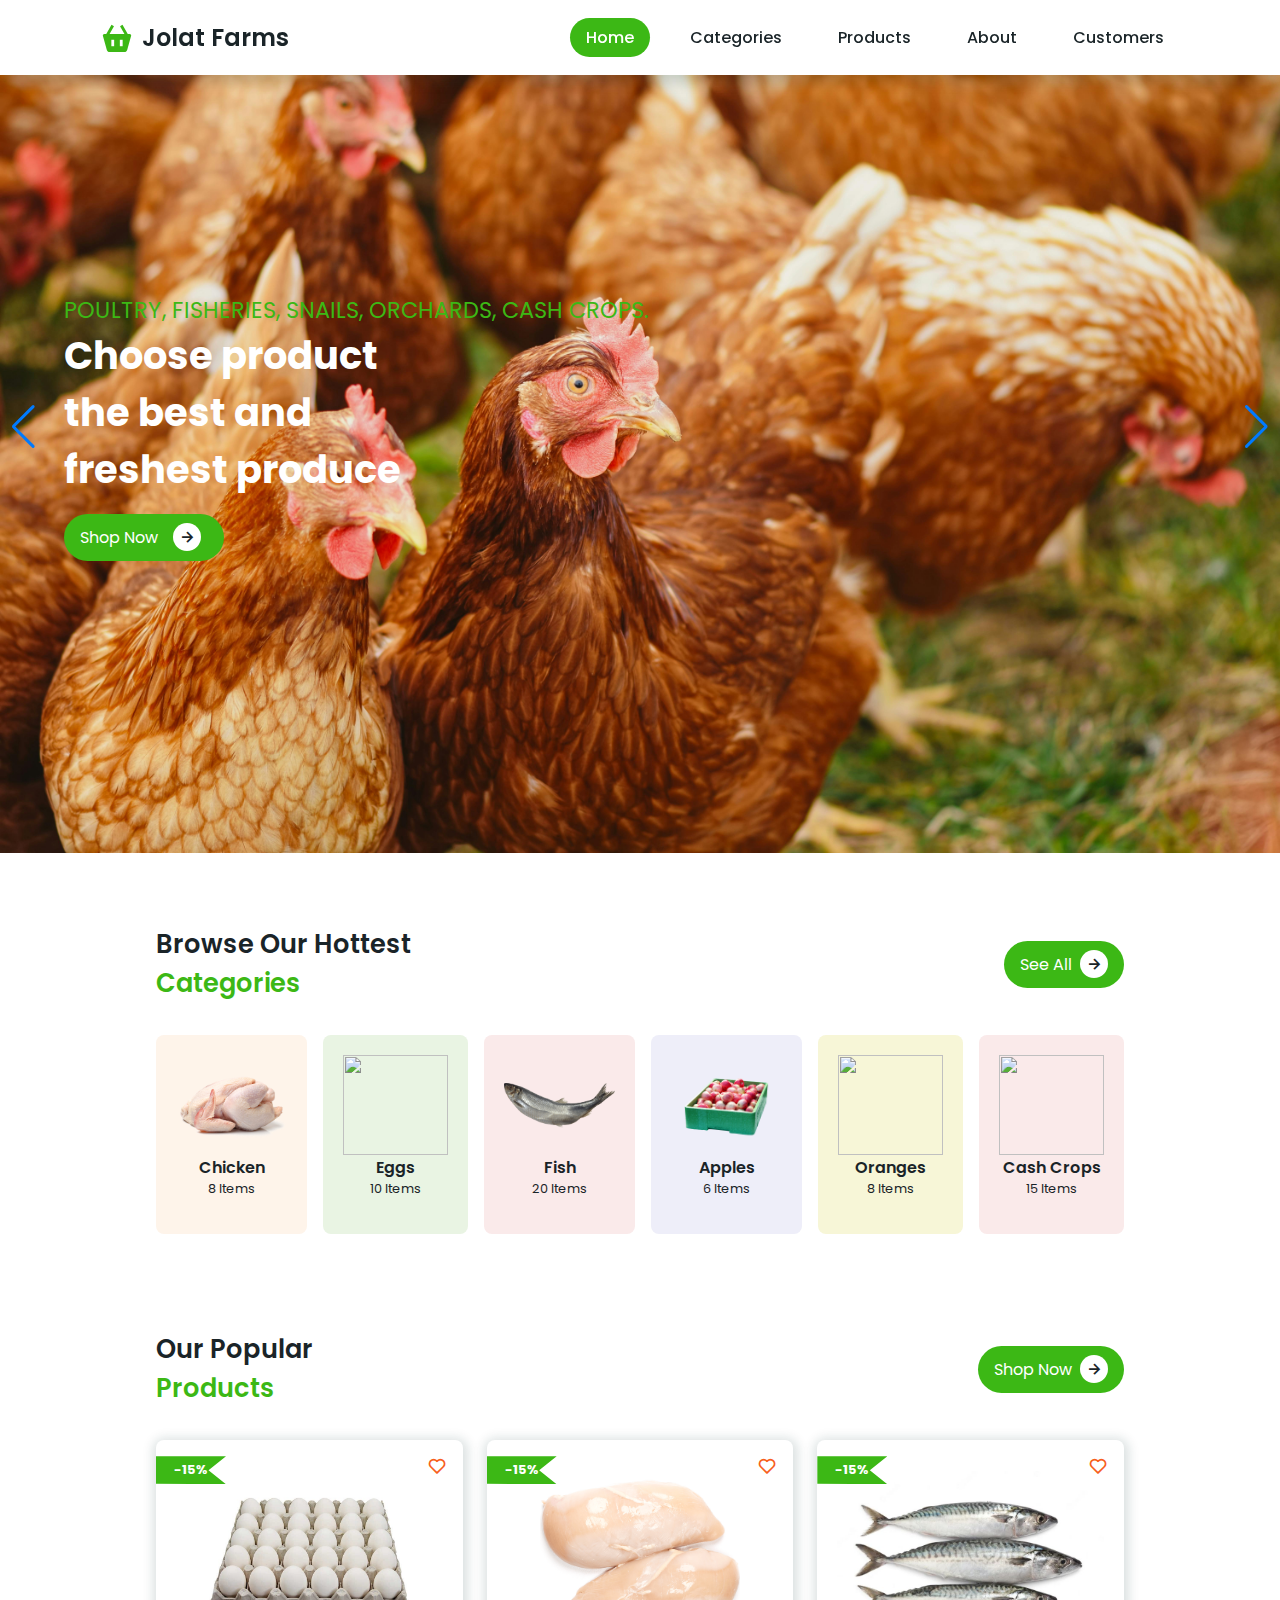
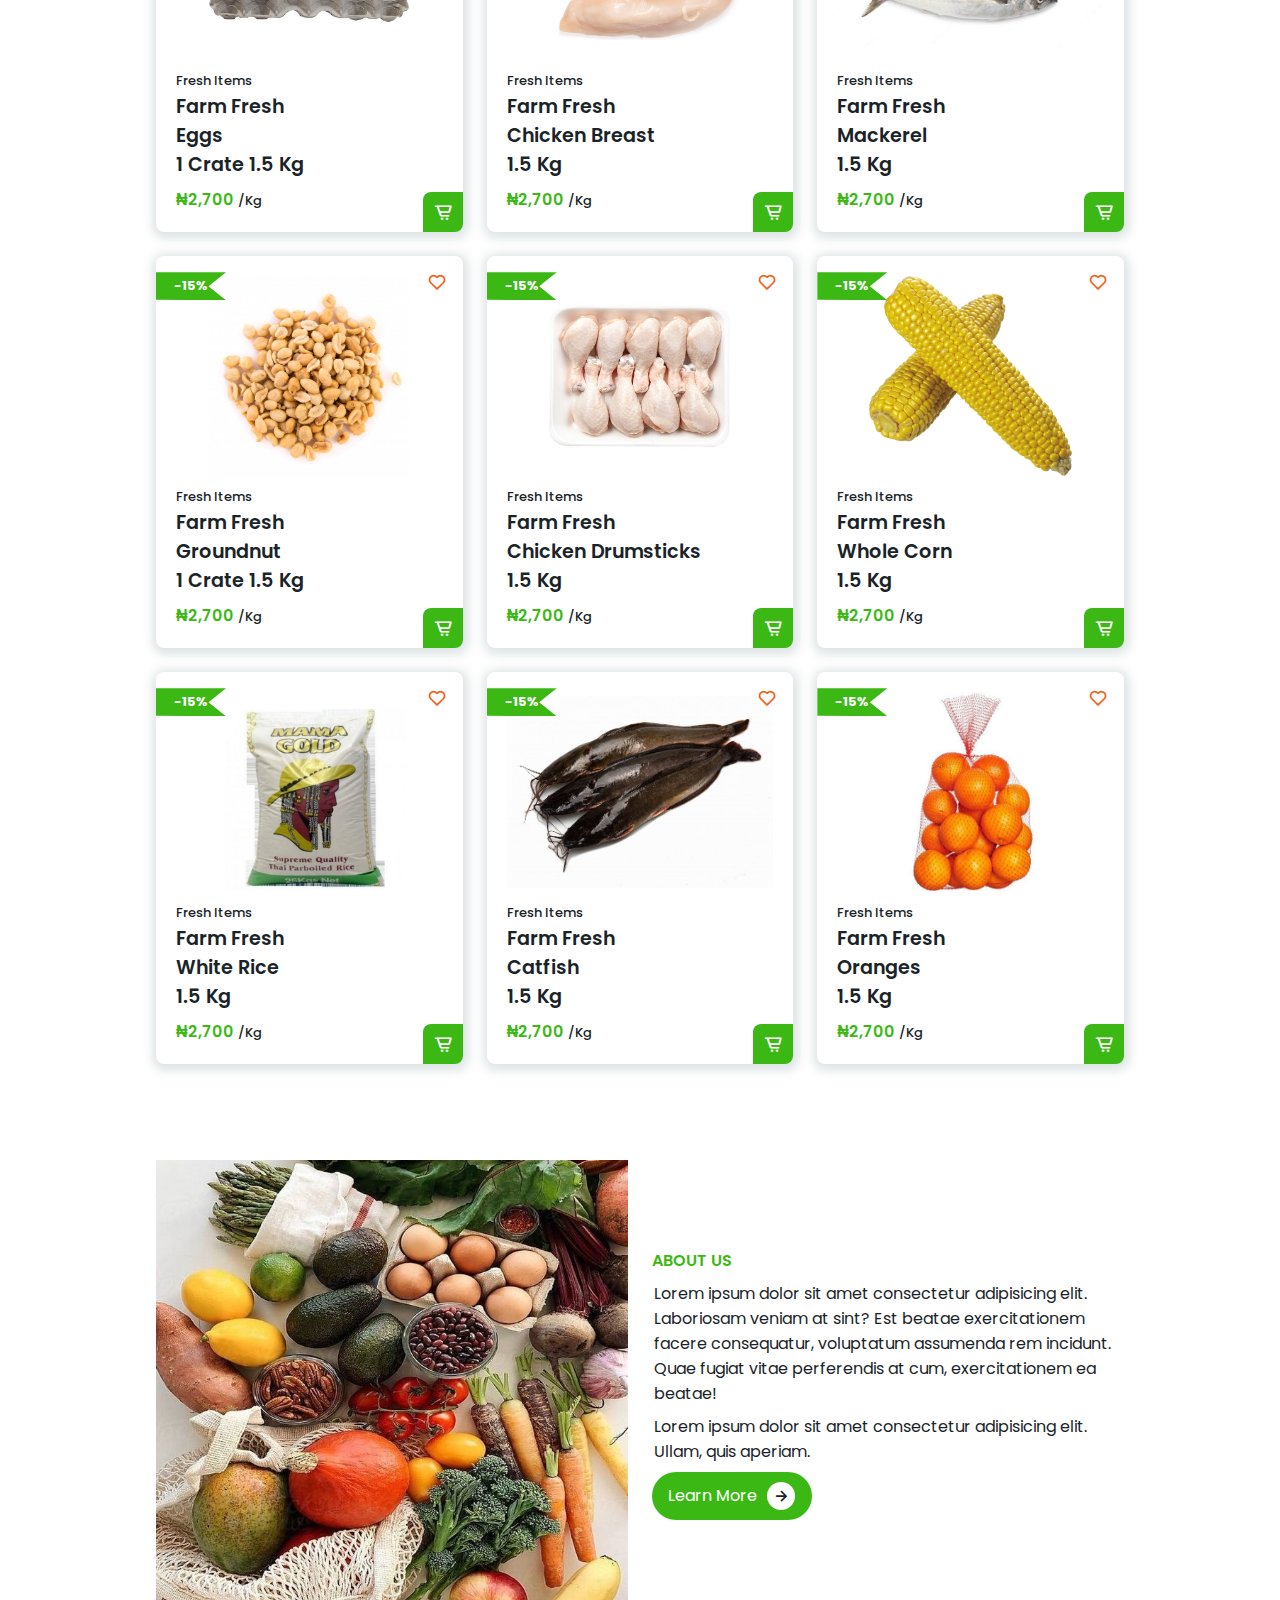
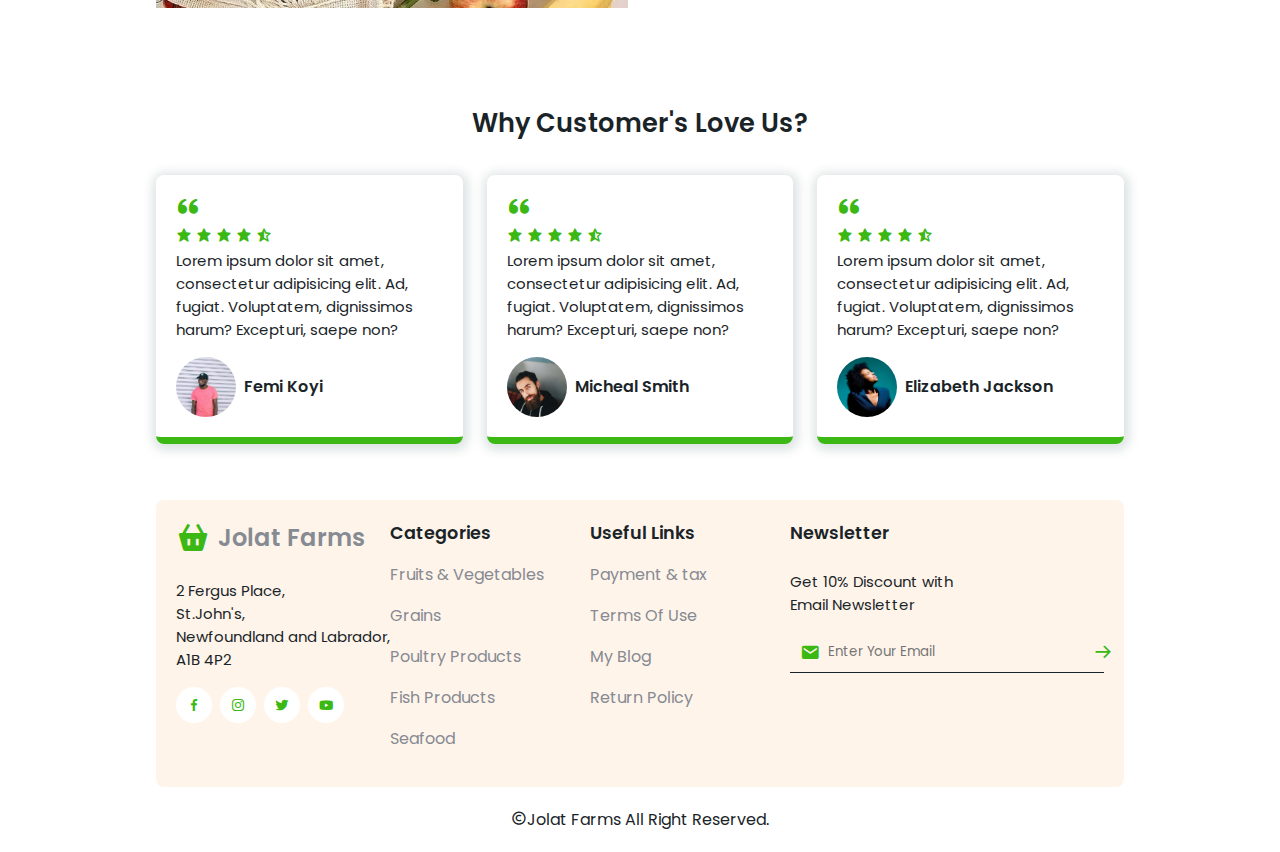
==== index.html @ f51c24d0 "Add files via upload" ====
<!DOCTYPE html>
<html lang="en">
<head>
    <meta charset="UTF-8">
    <meta name="viewport" content="width=device-width, initial-scale=1.0">
    <title>Jolat Global Integrated Services</title>
    <!-- Link To CSS -->
    <link rel="stylesheet" href="style.css">
    <!-- Box Icons -->
    <link rel="stylesheet"
  href="https://cdn.jsdelivr.net/npm/boxicons@latest/css/boxicons.min.css">
  <!-- Link Swiper's CSS -->
  <link rel="stylesheet" 
  href="https://cdn.jsdelivr.net/npm/swiper@11/swiper-bundle.min.css" 
  />
</head>
<body>
    <!-- Navbar -->
    <header>
        <a href="#" class="logo"><i class="bx bxs-basket"></i>  Jolat Farms</a>
        <!-- Menu Icon -->

        <div class="bx bx-menu" id="menu-icon"></div>
        <!-- Nav list -->
        <ul class="navbar">
           <li><a href="#home" class="home-active">Home</a></li>
           <li><a href="#categories">Categories</a></li>
           <li><a href="#products">Products</a></li>
           <li><a href="#about">About</a></li>
           <li><a href="#customers">Customers</a></li>


        </ul>
   
    </header>
    <!-- Home -->
    <section class="home swiper" id="home">
        <div class="swiper-wrapper">
            <!-- slide 1 -->
            <div class="swiper-slide" id="container">
                <div class="home-text">
                    <span>Poultry, Fisheries, Snails, Orchards, Cash crops.</span>
                    <h1>Choose product <br> the best and <br> freshest produce</h1>
                    <a href="#" class="btn">Shop Now<i class="bx bx-right-arrow-alt"></i></a>
                </div>
                <img src="Images/home1.jpg" alt="">

            </div>
            <!-- Slide 2 -->
            <div class="swiper-slide" id="container">
                <div class="home-text">
                    <span>Poultry, Fisheries, Snails, Orchards, Cash crops.</span>
                    <h1>Choose product <br> the best and <br> freshest produce</h1>
                    <a href="#" class="btn">Shop Now<i class="bx bx-right-arrow-alt"></i></a>
                </div>
                <img src="Images/home2.jpg" alt="">

            </div>
            <!-- slide 3 -->
            <div class="swiper-slide" id="container">
                <div class="home-text">
                    <span>Poultry, Fisheries, Snails, Orchards, Cash crops.</span>
                    <h1>Choose product <br> the best and <br> freshest produce</h1>
                    <a href="#" class="btn">Shop Now<i class="bx bx-right-arrow-alt"></i></a>
                </div>
                <img src="Images/home3.jpg" alt="">

            </div>
            <!-- slide 4 -->
            <div class="swiper-slide" id="container">
                <div class="home-text">
                    <span>Poultry, Fisheries, Snails, Orchards, Cash crops.</span>
                    <h1>Choose product <br> the best and <br> freshest produce</h1>
                    <a href="#" class="btn">Shop Now<i class="bx bx-right-arrow-alt"></i></a>
                </div>
                <img src="Images/home4.jpg" alt="">

            </div>
            <!-- slide 5 -->
            <div class="swiper-slide" id="container">
                <div class="home-text">
                    <span>Poultry, Fisheries, Snails, Orchards, Cash crops.</span>
                    <h1>Choose product <br> the best and <br> freshest produce</h1>
                    <a href="#" class="btn">Shop Now<i class="bx bx-right-arrow-alt"></i></a>
                </div>
                <img src="Images/home5.jpg" alt="">

            </div>

           
          </div>
          <div class="swiper-button-next"></div>
          <div class="swiper-button-prev"></div>

    </section>
    <!-- Categories -->
    <section class="categories" id="categories">
        <div class="heading">
            <h1>Browse Our Hottest <br><span>Categories</span></h1>
                <a href="#" class="btn">See All<i class="bx bx-right-arrow-alt"></i></a> 
        </div>
        <!-- Container Content -->
        <div class="categories-container">
            <!-- Box 1 -->
            <div class="box box1">
                <img src="Images/chicken.png" alt="">
                <h2>Chicken</h2>
                <span>8 Items</span>
                <a href="category1.html"><i class="bx bx-right-arrow-alt"></i></a>
                
            </div>
             <!-- Box 2 -->
             <div class="box box2">
                <img src="Images/eggs.png" alt="">
                <h2>Eggs</h2>
                <span>10 Items</span>
                <a href="category2.html"><i class="bx bx-right-arrow-alt"></i></a>
            </div>
             <!-- Box 3 -->
             <div class="box box3">
                <img src="Images/fish.png" alt="">
                <h2>Fish</h2>
                <span>20 Items</span>
                <a href="category3.html"><i class="bx bx-right-arrow-alt"></i></a>
            </div>
             <!-- Box 4 -->
             <div class="box box4">
                <img src="Images/apples.png" alt="">
                <h2>Apples</h2>
                <span>6 Items</span>
                <a href="category4.html"><i class="bx bx-right-arrow-alt"></i></a>
            </div>
             <!-- Box 5 -->
             <div class="box box5">
                <img src="Images/oranges.png" alt="">
                <h2>Oranges</h2>
                <span>8 Items</span>
                <a href="category5.html"><i class="bx bx-right-arrow-alt"></i></a>
            </div>
             <!-- Box 6 -->
             <div class="box box6">
                <img src="Images/corn.png" alt="">
                <h2>Cash Crops</h2>
                <span>15 Items</span>
                <a href="category6.html"><i class="bx bx-right-arrow-alt"></i></a>
            </div>
        </div>
    </section>
    <!-- Products -->
    <section class="products" id="products">
        <div class="heading">
            <h1>Our Popular<br><span>Products</span></h1>
                <a href="products.html" class="btn">Shop Now<i class="bx bx-right-arrow-alt"></i></a> 
        </div>
        <!-- Product Content -->
        <div class="products-container">
            <!-- Box 1 -->
            <div class="box">
                <img src="/Images/eggs-product.jpeg" alt="">
                <span>Fresh Items</span>
                <h2>Farm Fresh <br>Eggs <br>1 Crate 1.5 Kg</h2>
                <h3 class="price">₦2,700 <span>/Kg</span></h3>
                <i class='bx bx-cart-alt'></i>
                <i class='bx bx-heart'></i>
                <span class="discount">-15%</span>
            </div>
            <!-- Box 2 -->
            <div class="box">
                <img src="/Images/chicken-breast.png" alt="">
                <span>Fresh Items</span>
                <h2>Farm Fresh <br>Chicken Breast <br>1.5 Kg</h2>
                <h3 class="price">₦2,700 <span>/Kg</span></h3>
                <i class='bx bx-cart-alt'></i>
                <i class='bx bx-heart'></i>
                <span class="discount">-15%</span>
            </div>
            <!-- Box 3 -->
            <div class="box">
                <img src="/Images/mackerel-product.jpeg" alt="">
                <span>Fresh Items</span>
                <h2>Farm Fresh <br>Mackerel <br>1.5 Kg</h2>
                <h3 class="price">₦2,700 <span>/Kg</span></h3>
                <i class='bx bx-cart-alt'></i>
                <i class='bx bx-heart'></i>
                <span class="discount">-15%</span>
            </div>
            <!-- Box 4 -->
            <div class="box">
                <img src="/Images/groundnut-product.jpeg" alt="">
                <span>Fresh Items</span>
                <h2>Farm Fresh <br>Groundnut <br>1 Crate 1.5 Kg</h2>
                <h3 class="price">₦2,700 <span>/Kg</span></h3>
                <i class='bx bx-cart-alt'></i>
                <i class='bx bx-heart'></i>
                <span class="discount">-15%</span>
            </div>
            <!-- Box 5 -->
            <div class="box">
                <img src="/Images/chicken-drumsticks.jpg" alt="">
                <span>Fresh Items</span>
                <h2>Farm Fresh <br>Chicken Drumsticks <br>1.5 Kg</h2>
                <h3 class="price">₦2,700 <span>/Kg</span></h3>
                <i class='bx bx-cart-alt'></i>
                <i class='bx bx-heart'></i>
                <span class="discount">-15%</span>
            </div>
            <!-- Box 6 -->
            <div class="box">
                <img src="/Images/corn-product.png" alt="">
                <span>Fresh Items</span>
                <h2>Farm Fresh <br>Whole Corn <br>1.5 Kg</h2>
                <h3 class="price">₦2,700 <span>/Kg</span></h3>
                <i class='bx bx-cart-alt'></i>
                <i class='bx bx-heart'></i>
                <span class="discount">-15%</span>
            </div>
            <!-- Box 7 -->
            <div class="box">
                <img src="/Images/rice-product.jpeg" alt="">
                <span>Fresh Items</span>
                <h2>Farm Fresh <br>White Rice <br>1.5 Kg</h2>
                <h3 class="price">₦2,700 <span>/Kg</span></h3>
                <i class='bx bx-cart-alt'></i>
                <i class='bx bx-heart'></i>
                <span class="discount">-15%</span>
            </div>
            <!-- Box 8 -->
            <div class="box">
                <img src="/Images/catfish-product.jpeg" alt="">
                <span>Fresh Items</span>
                <h2>Farm Fresh <br>Catfish <br>1.5 Kg</h2>
                <h3 class="price">₦2,700 <span>/Kg</span></h3>
                <i class='bx bx-cart-alt'></i>
                <i class='bx bx-heart'></i>
                <span class="discount">-15%</span>
            </div>
            <!-- Box 9 -->
            <div class="box">
                <img src="/Images/oranges-product.jpeg" alt="">
                <span>Fresh Items</span>
                <h2>Farm Fresh <br>Oranges <br>1.5 Kg</h2>
                <h3 class="price">₦2,700 <span>/Kg</span></h3>
                <i class='bx bx-cart-alt'></i>
                <i class='bx bx-heart'></i>
                <span class="discount">-15%</span>
            </div>
            
        </div>
    </section>
    <!-- About -->
    <section class="about" id="about">
        <img src="Images/about.jpeg" alt="">
        <div class="about-text">
            <span>About Us</span>
            <p>Lorem ipsum dolor sit amet consectetur adipisicing elit. Laboriosam veniam at sint? Est beatae exercitationem facere consequatur, voluptatum assumenda rem incidunt. Quae fugiat vitae perferendis at cum, exercitationem ea beatae!</p>
            <p>Lorem ipsum dolor sit amet consectetur adipisicing elit. Ullam, quis aperiam.</p>
            <a href="#" class="btn">Learn More<i class="bx bx-right-arrow-alt"></i></a> 
        </div>
    </section>
    <!-- Customers -->
    <section class="customers" id="customers">
        <h2>Why Customer's Love Us?</h2>
        <!-- Customer Content -->
        <div class="customers-container">
            <!-- Review 1 -->
            <div class="box">
                <i class='bx bxs-quote-alt-left' ></i>
                <div class="stars">
                    <i class='bx bxs-star' ></i>
                    <i class='bx bxs-star' ></i>
                    <i class='bx bxs-star' ></i>
                    <i class='bx bxs-star' ></i>
                    <i class='bx bxs-star-half' ></i>
                </div>
                <p>Lorem ipsum dolor sit amet, consectetur adipisicing elit. Ad, fugiat. Voluptatem, dignissimos harum? Excepturi, saepe non?</p>
                <div class="review-profile">
                    <img src="Images/profile1.jpg" alt="">
                    <h3>Femi Koyi</h3>
                </div>
            </div>
            <!-- Review 2 -->
            <div class="box">
                <i class='bx bxs-quote-alt-left' ></i>
                <div class="stars">
                    <i class='bx bxs-star' ></i>
                    <i class='bx bxs-star' ></i>
                    <i class='bx bxs-star' ></i>
                    <i class='bx bxs-star' ></i>
                    <i class='bx bxs-star-half' ></i>
                </div>
                <p>Lorem ipsum dolor sit amet, consectetur adipisicing elit. Ad, fugiat. Voluptatem, dignissimos harum? Excepturi, saepe non?</p>
                <div class="review-profile">
                    <img src="Images/profile2.jpg" alt="">
                    <h3>Micheal Smith</h3>
                </div>
            </div>
            <!-- Review 3 -->
            <div class="box">
                <i class='bx bxs-quote-alt-left' ></i>
                <div class="stars">
                    <i class='bx bxs-star' ></i>
                    <i class='bx bxs-star' ></i>
                    <i class='bx bxs-star' ></i>
                    <i class='bx bxs-star' ></i>
                    <i class='bx bxs-star-half' ></i>
                </div>
                <p>Lorem ipsum dolor sit amet, consectetur adipisicing elit. Ad, fugiat. Voluptatem, dignissimos harum? Excepturi, saepe non?</p>
                <div class="review-profile">
                    <img src="Images/profile3.jpg" alt="">
                    <h3>Elizabeth Jackson</h3>
                </div>
            </div>
        </div>
    </section>
    <!-- Footer -->
    <section class="footer" id="footer">
        <div class="footer-box">
            <a href="#" class="logo1"><i class="bx bxs-basket"></i>  Jolat Farms</a>
            <p>2 Fergus Place, <br>St.John's, <br>Newfoundland and Labrador, <br>A1B 4P2</p>
            <div class="social">
                <a href="#"><i class='bx bxl-facebook' ></i></a>
                <a href="#"><i class='bx bxl-instagram' ></i></a>
                <a href="#"><i class='bx bxl-twitter' ></i></a>
                <a href="#"><i class='bx bxl-youtube' ></i></a>
            </div>  
        </div>
        <div class="footer-box">
            <h2>Categories</h2>
            <a href="#">Fruits & Vegetables</a>
            <a href="#">Grains</a>
            <a href="#">Poultry Products</a>
            <a href="#">Fish Products</a>
            <a href="#">Seafood</a>
        </div>
        <div class="footer-box">
            <h2>Useful Links</h2>
            <a href="#">Payment & tax</a>
            <a href="#">Terms Of Use</a>
            <a href="#">My Blog</a>
            <a href="#">Return Policy</a>
        </div>
        <div class="footer-box">
            <h2>Newsletter</h2>
            <p>Get 10% Discount with <br>Email Newsletter</p>
            <form action="">
                <i class='bx bxs-envelope'></i>
                <input type="email" name="" id="" placeholder="Enter Your Email">
                <i class='bx bx-arrow-back bx-rotate-180' ></i>


            </form>
        </div>
    </section>
    <!-- Copyright -->
    <div class="copyright">
        <p><i class='bx bx-copyright' ></i>Jolat Farms All Right Reserved.</p>
    </div>

    <!-- Swiper JS -->
    <script src="https://cdn.jsdelivr.net/npm/swiper@11/swiper-bundle.min.js"></script>

    <!-- Link to Js -->
    <script src="main.js"></script>
    
</body>
</html>
---- style.css ----
/* Google Fonts */
@import url('https://fonts.googleapis.com/css2?family=Poppins:ital,wght@0,100;0,200;0,300;0,400;0,500;0,600;0,700;0,800;0,900;1,100;1,200;1,300;1,400;1,500;1,600;1,700;1,800;1,900&display=swap');
*{
    font-family: "Poppins", sans-serif;
    margin: 0;
    padding: 0;
    box-sizing: border-box;
    list-style: none;
    text-decoration: none;
    scroll-padding-top: 2rem;
    scroll-behavior: smooth;
}
/* Some Variables */
:root {
    --green-color: #3cb815;
    --light-green-color: #c0eb7b;
    --orange-color: #ff7e00;
    --light-orange-color: #f75f1d;
    --text-color: #1a2428;
    --bg-color: white;
}
/* Custom Scroll Bar */

;::-webkit-scrollbar-thumb{
    width: 0.5rem;
    background: var(--green-color);
    border-radius: 5rem;
}
section{
    padding: 4.5rem 0 1.5rem;
}
img {
    width: 100%;
}
body{
    color: var(--text-color);
}
header{
    position: fixed;
    width: 100%;
    top: 0;
    right: 0;
    z-index: 1000;
    display: flex;
    align-items: center;
    justify-content: space-between;
    background: var(--bg-color);
    box-shadow: 0 8px 11px rgb(14 55 54/ 15%);
    padding: 20px 100px;
    transition: 0.5s;
}
.profile{
    display: flex;
    align-items: center;
    column-gap: 0.5rem;
    cursor: pointer;
}
.profile img{
    width: 40px;
    height: 40px;
    object-fit: cover;
    object-position: center;
    border-radius: 50%;
}
.profile span{
    font-size: 13px;
    font-weight: 500;
}
.logo{
    display: flex;
    align-items: center;
    font-size: 1.5rem;
    font-weight: 600;
    color: var(--text-color);
    column-gap: 0.5rem;
}
.logo .bx{
    font-size: 34px;
    color: var(--green-color);
}
.navbar{
    display: flex;
    column-gap: 1.5rem;
}
.navbar a{
    font-size: 1rem;
    font-weight: 500;
    color: var(--text-color);
    padding: 0.5rem 1rem;
}
.navbar a:hover, 
.navbar .home-active{
    background: var(--green-color);
    border-radius: 5rem;
    color: var(--bg-color);
    transition: background 0.5s;
}
#menu-icon{
    font-size: 24px;
    cursor: pointer;
    z-index: 10001;
    display: none;
}
#container{
    position: relative;
    width: 100%;
    min-height: 640px;
    display: flex;
    align-items: center;
    background: url(Images/background.jpg);
    background-repeat: no-repeat;
    background-size: cover;
    background-position: center;
    overflow: hidden;
}
#container img{
    width: 100%;
    position: center;
    bottom: 400px;
    right: 200px;
}
#container div{
    position: absolute;
}
.home-text{
    padding: 0 150px;
}
.home-text span{
    font-weight: 400;
    text-transform: uppercase;
    color: var(--green-color);
    font-size: 1.4rem;
}
.home-text h1{
    font-size: 2.4rem;
    font-weight: 700;
    margin-bottom: 1rem;
    color: var(--bg-color);
}
.home-text{
    padding: 0 5%;
}
.btn{
    padding: 0.6rem 1rem;
    background: var(--green-color);
    color: var(--bg-color);
    font-weight: 400;
    border-radius: 5rem;
    display: flex;
    align-items: center;
    justify-content: space-between;
    column-gap: 00.5rem;
    max-width: 160px;
}
.btn .bx{
    padding: 4px;
    background: var(--bg-color);
    color: var(--text-color);
    border-radius: 1rem;
    font-size: 20px;
    margin: auto;
}
.btn:hover{
    background: var(--light-orange-color);
    transition: 0.2s ease;
}
.heading{
    display: flex;
    justify-content: space-between;
    align-items: center;
}
.heading h1{
    font-size: 1.6rem;
    font-weight: 600;
}
.heading span{
    color: var(--green-color);
}
/* Categories */
.categories{
    max-width: 968px;
    margin-left: auto;
    margin-right: auto;
}
.categories-container{
    display: grid;
    grid-template-columns: repeat(auto-fit,minmax(145px,auto));
    gap: 1rem;
    margin-top: 2rem;
    text-wrap: nowrap;
}
.categories-container .box{
    position: relative;
    display: flex;
    flex-direction: column;
    align-items: center;
    padding: 20px;
    border-radius: 0.5rem;
}
.categories-container .box img{
    width: 100%;
    height: 100px;
    object-fit: contain;
    object-position: center;
}
.categories-container .box h2{
    font-size: 1rem;
    font-weight: 600;
}
.categories-container .box span{
    font-size: 0.8rem;
    font-weight: 400;
    margin-bottom: 1rem;
}
.categories-container .box .bx{
    padding: 10px;
    background: var(--green-color);
    color: var(--bg-color);
    border-radius: 5rem;
    margin-top: 2rem;
    position: absolute;
    bottom: -8%;
    display: none;
    transform: translateX(-16px);
}
.categories-container .box .bx:hover{
    background: var(--orange-color);
    transition: 0.2s all linear;
}
.categories-container .box:hover .bx{
    display: block;
    transition: 0.2s all linear;
}
.box1{
    background: #fef4ea;
}
.box2{
    background: #e9f4e3;
}
.box3{
    background: #faeaea;
}
.box4{
    background: #eeeef9;
}
.box5{
    background: #f7f6d7;
}
.box6{
    background: #faeaea;
}
/* Products */
.products{
    max-width: 968px;
    margin-left: auto;
    margin-right: auto;
}
.products-container{
    display: grid;
    grid-template-columns: repeat(auto-fit,minmax(260px,auto));
    gap: 1.5rem;
    margin-top: 2rem;
}
.products-container .box{
    padding: 20px;
    box-shadow: 1px 2px 11px 4px rgb(14 55 54/ 15%);
    border-radius: 0.5rem;
    position: relative;
}
.products-container .box img{
    width: 100%;
    height: 200px;
    object-fit: contain;
    object-position: center;
}
.products-container .box span{
    font-weight: 500;
    font-size: 13px;
}
.products-container .box h2{
    font-size: 1.2rem;
    font-weight: 600;
}
.products-container .box .price{
    font-size: 1rem;
    font-weight: 600;
    margin-top: 0.5rem;
    color: var(--green-color);
}
.products-container .box .price span{
    color: var(--text-color);
}
.products-container .box .bx-cart-alt{
    position: absolute;
    right: 0;
    bottom: 0;
    padding: 10px;
    background: var(--green-color);
    color: var(--bg-color);
    font-size: 20px;
    border-radius: 0.5rem;
    border-radius: 0.5rem 0 0.5rem 0;
}
.products-container .box .bx-cart-alt:hover{
    background: var(--orange-color);
    transition: 0.2s all linear;
}
.products-container .box .bx-heart{
    position: absolute;
    top: 1rem;
    right: 1rem;
    font-size: 20px;
    color: var(--light-orange-color);
}
.products-container .box .discount{
    position: absolute;
    top: 1rem;
    left: 0;
    background: var(--green-color);
    color: var(--bg-color);
    padding: 4px 18px;
    clip-path: polygon(100% 0%, 75% 50%, 100% 100%, 0 98%, 0% 50%, 0 0);
    font-weight: bold;
}
/* About Section */
.about{
    max-width: 968px;
    margin-left: auto;
    margin-right: auto;
    display: grid;
    grid-template-columns: repeat(auto-fit,minmax(21rem,auto));
    align-items: center;
    gap: 1.5rem;
}
.about-text span{
    font-weight: 600;
    text-transform: uppercase;
    color: var(--green-color);
}
.about-text p{
    margin: 0.5rem 0.1rem;
}
.customers{
    max-width: 968px;
    margin-left: auto;
    margin-right: auto;
}
.customers h2{
    text-align: center;
    font-size: 1.6rem;
    font-weight: 600;
}
.customers-container{
    display: grid;
    grid-template-columns: repeat(auto-fit,minmax(280px,auto));
    gap: 1.5rem;
    margin-top: 2rem;
}
.customers-container .box{
    padding: 20px;
    box-shadow: 1px 2px 11px 4px rgb(14 55 54/ 15%);
    border-radius: 0.5rem;
    border-bottom: 7px solid var(--green-color);
}
.customers-container .box:hover{
    transform: translateY(10px);
    transition: 0.2s all linear;
}
.customers-container .box .bx{
    font-size: 24px;
    color: var(--green-color);
}
.customers-container .box .stars .bx{
    font-size: 1rem;
    color: var(--green-color);
}
.customers-container .box p{
    font-size: 0.938rem;
}
.review-profile{
    display: flex;
    align-items: center;
    margin-top: 1rem;
    column-gap: 0.5rem;
}
.review-profile img{
    width: 60px;
    height: 60px;
    border-radius: 50%;
    object-fit: contain;
    object-position: center;
}
.review-profile h3{
    font-size: 1rem;
    font-weight: 600;   
}
/* Footer Section */
.footer{
    max-width: 968px;
    margin-left: auto;
    margin-right: auto;
    display: grid;
    grid-template-columns: repeat(auto-fit,minmax(200px,auto));
    gap: 1,5rem;
    margin-top: 2rem;
    background: #fef4ea;
    border-radius: 0.5rem;
    padding: 20px;
}
.logo1{
    display: flex;
    align-items: center;
    font-size: 1.5rem;
    font-weight: 600;
    color: var(--text-color);
    column-gap: 0.5rem;
}
.logo1 .bx{
    font-size: 34px;
    color: var(--green-color);
}
.footer-box{
    display: flex;
    flex-direction: column;
}
.footer-box p{
    font-size: 0.938rem;
    margin: 0.5rem 0 1rem;
}
.social{
    display: flex;
    align-items: center;
    column-gap: 0.5rem;
}
.social .bx{
    padding: 10px;
    background: var(--bg-color);
    color: var(--green-color);
    border-radius: 5rem;   
}
.social .bx:hover{
    background: var(--green-color);
    color: var(--bg-color);
    transition: 0.2s all linear;
}
.footer-box h2{
    font-size: 1.1rem;
    font-weight: 600;
    margin-bottom: 1rem;
}
.footer-box a{
    color: #868a92;
    margin-bottom: 1rem;
}
.footer-box a:hover{
    color: var(--green-color);
}
.footer-box form{
    border-bottom: 1px solid var(--text-color);
    padding: 10px;
    display: flex;
    align-items: center;
    column-gap: 0.5rem;
}
.footer-box form input{
    background: transparent;
    border: none;
    outline: none;
}
.footer-box form .bx{
    font-size: 20px;
    color: var(--green-color);
    cursor: pointer;
}
.footer-box form .bxs-envelope{
    color: var(--green-color);
}
.copyright{
    text-align: center;
    padding: 20px;
}
/* Making Responsive */
@media(max-width:1080px){
    header{
        padding: 18px 60px;
    }
    .home-text{
        padding: 0 100px;
    }
    .container img{
        right: 100px;
    }
}
@media(max-width:991px){
    header{
        padding: 18px 4%;
    }
    html, body{
        overflow-x: hidden;
    }
    section{
        padding: 50px 4%;
    }
    .home-text h1{
        font-size: 2rem;
    }
    .swiper-button-next,
    .swiper-button-prev{
        margin: 0;
    }
    .footer-box form .bx-arrow-back{
        transform: translateX(-50px);
    }
}
@media(max-width:852px){
    header{
        padding: 12px 4%;
    }
    html, body{
        overflow-x: hidden;
    }
    #menu-icon{
        display: initial;
    }
    .navbar{
        position: absolute;
        top: -578px;
        left: 0;
        right: 0;
        display: flex;
        flex-direction: column;
        background: var(--bg-color);
        box-shadow: 4px 4px 4px rgb(14 55 54/ 15%);
        transition: 0.2s all linear;
        text-align: left;
    }
    .navbar a{
        padding: 1rem;
        margin: 1rem;
        display: block;
    }
    .navbar a:hover,.navbar .home-active{
        border-radius: 0.5rem;
        color: var(--bg-color);
    }
    .navbar.active{
        top: 100%;
    }
    .home-text h1{
        font-size: 1.7rem;
    }
    .btn{
        padding: 0.6rem 1,2rem;
    }
    .products-container{
        grid-template-columns: repeat(auto-fit,minmax(244px,auto));
    }
    .footer-box form .bx-arrow-back{
        transform: translateX(-125px);
    }
}
@media(max-width:712px){
    #container img{
        right: 20px;
        width: 60rem;
    }
    .heading h1{
        font-size: 1.2rem;
    }
    .about{
        grid-template-columns: repeat(auto-fit,minmax(20rem,auto));
    }
    .about img{
        order: 2;
    }
    .about-text{
        text-align: center;
        display: flex;
        flex-direction: column;
        align-items: center;
        justify-content: center;
    }
    .btn{
        max-width: 164px;
    }
    .footer-box form .bx-arrow-back{
        transform: translateX(-70px);
    }
    .customers h2{
        font-size: 1.2rem;

    }
}
@media(max-width:642px){
    .logo{
        font-size: 1.25rem;
    }
    .container img{
        right: 0;
        width: 370px;
    }
    .footer-box form .bx-arrow-back{
        transform: translateX(20px);
    }
}
@media(max-width:546px){
    .logo{
        font-size: 1.25rem;
    }
    .container img{
        right: 0;
        width: 370px;
        height: 820px;
        object-fit: contain;

    }
    .footer-box form .bx-arrow-back{
        transform: translateX(-50px);
    }
}
@media(max-width:370px){
    .logo{
        font-size: 1.25rem;
    }
    .home-text{
        font-size: 1rem;
        padding-left: 25px;
    }
    .swiper-button-next{
        visibility: hidden;
    }
    .swiper-button-prev{
        visibility: hidden;
    }
    .footer-box form .bx-arrow-back{
        transform: translateX(-50px);
    }
    .heading{
        flex-direction: column;
        text-align: center;
    }
    .heading .btn{
        margin-top: 1rem;
    }
    .categories-container{
        gap: 1.5rem;
    }
}
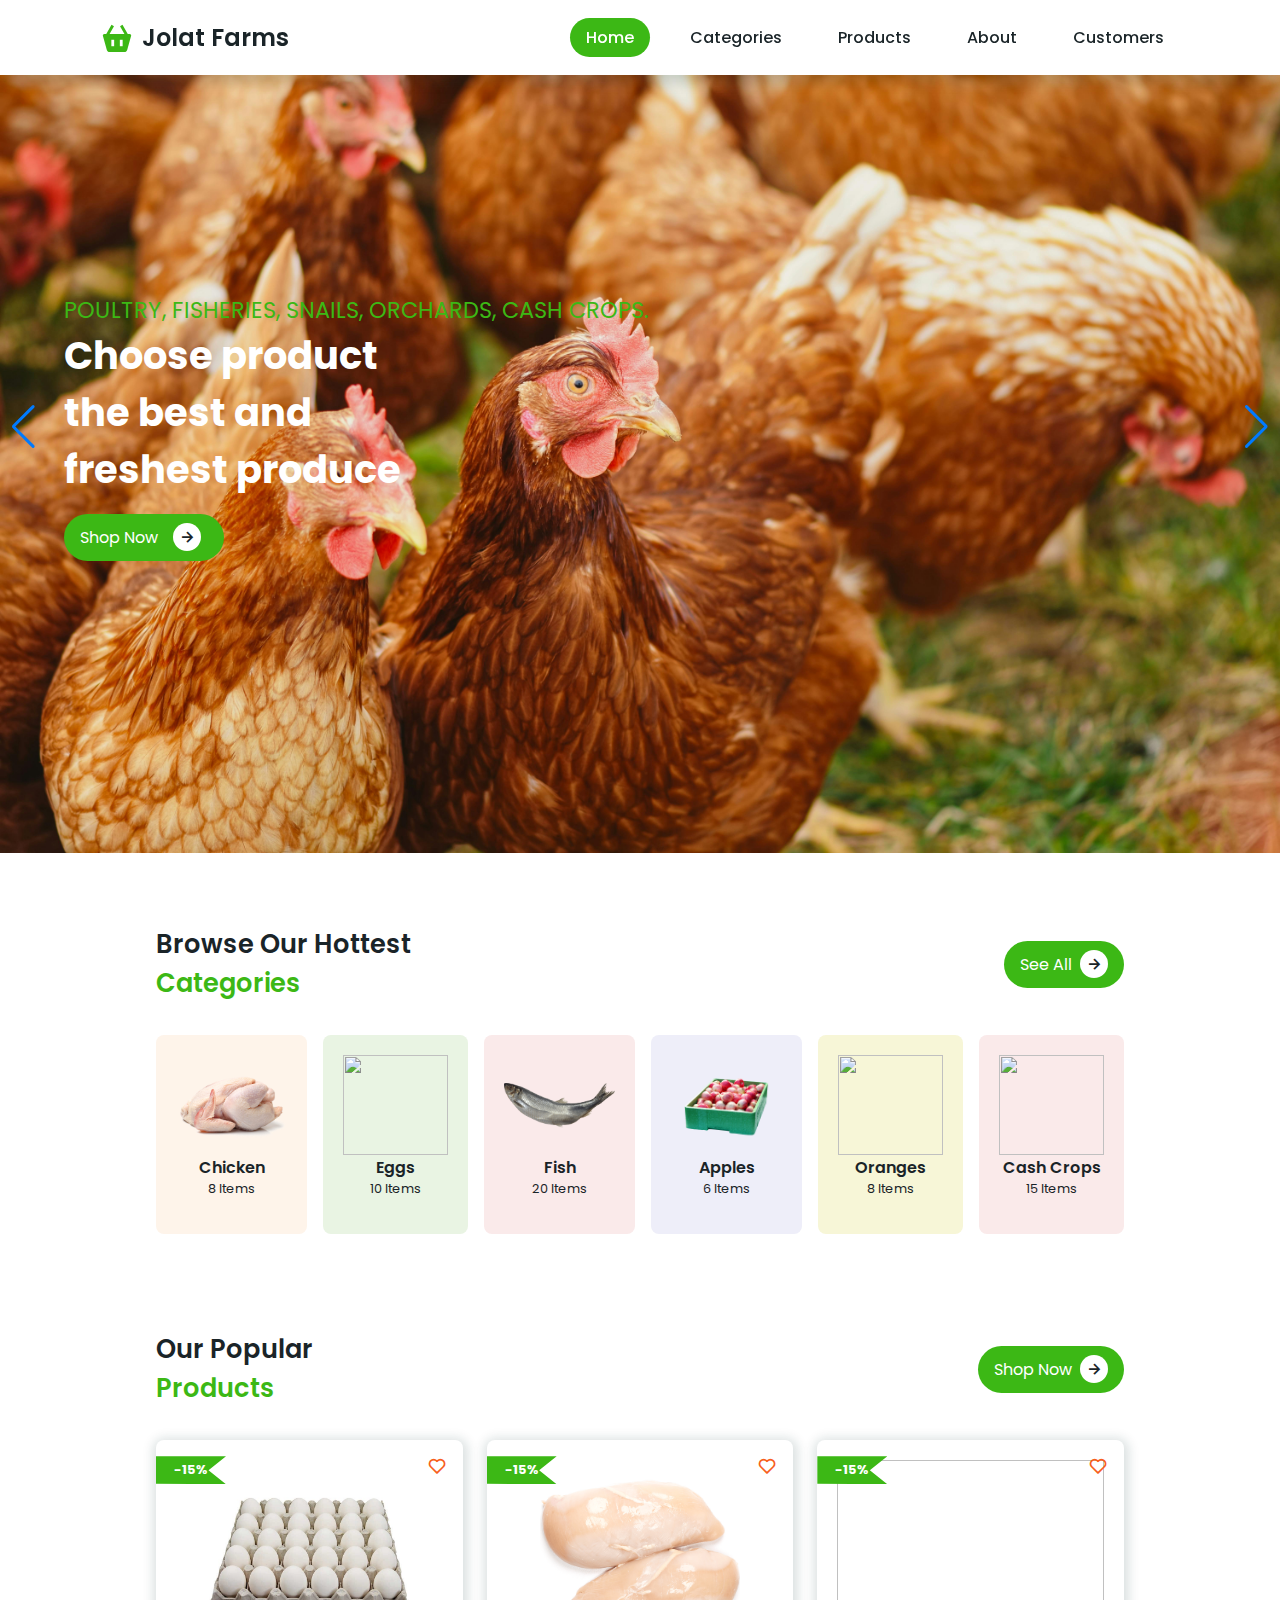
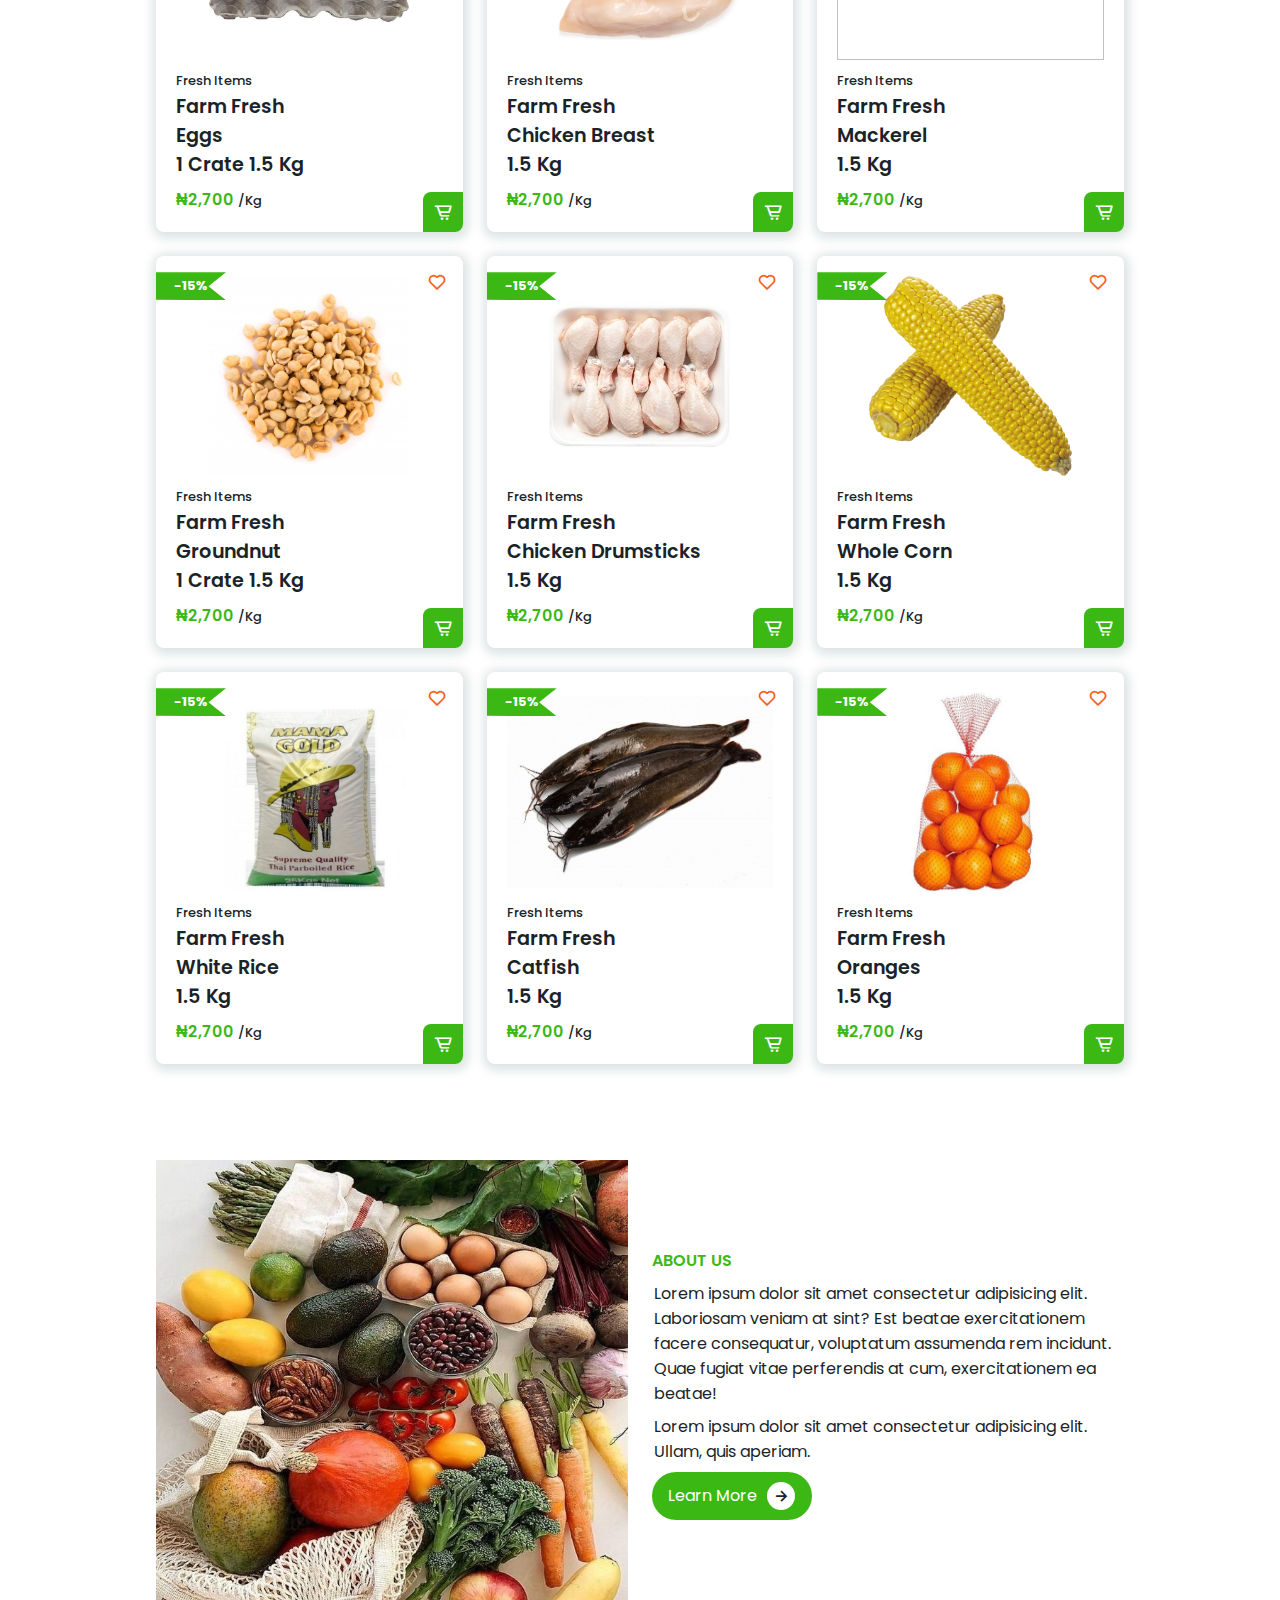
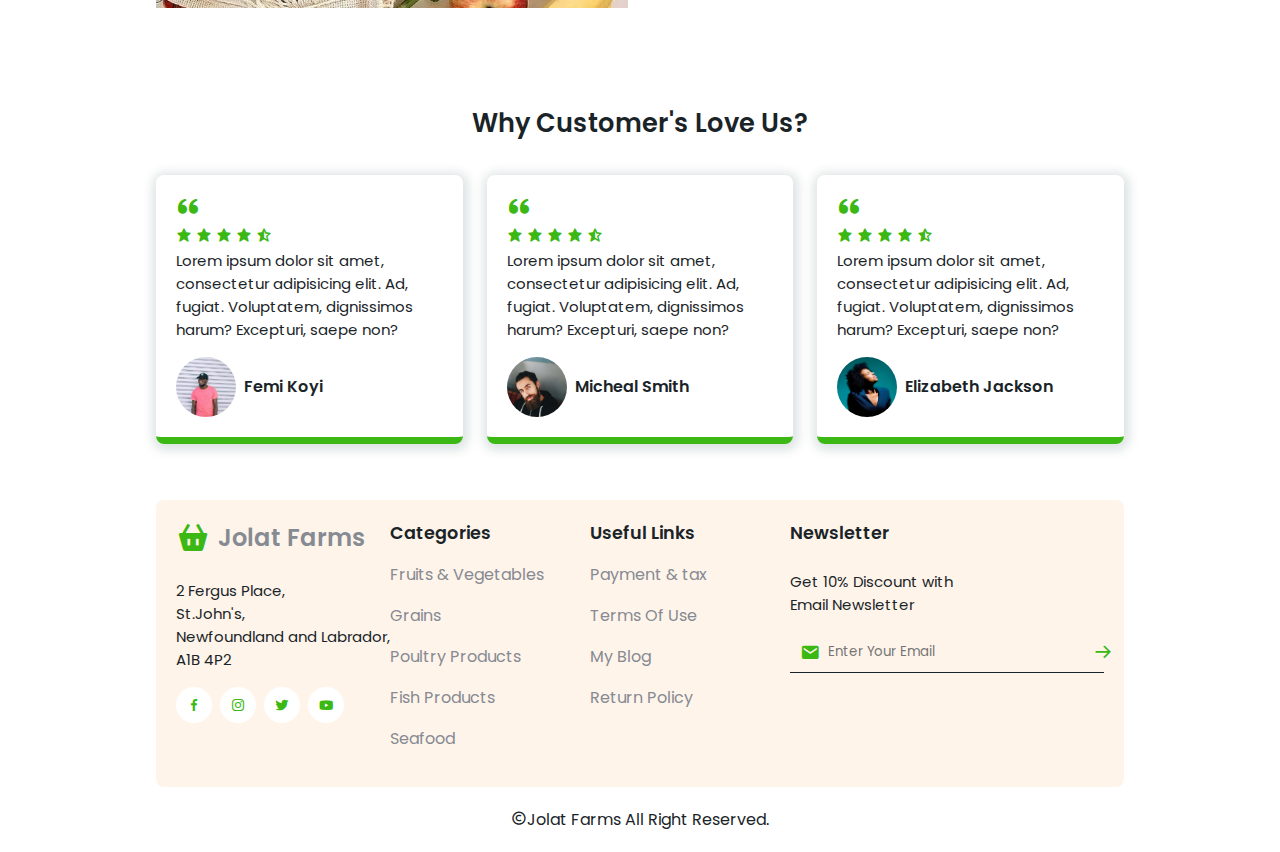
==== commit d5ed8bd0: "Update index.html" ====
--- a/index.html
+++ b/index.html
@@ -176,7 +176,7 @@
             </div>
             <!-- Box 3 -->
             <div class="box">
-                <img src="/Images/mackerel-product.jpeg" alt="">
+                <img src="/Images/Profile" alt="">
                 <span>Fresh Items</span>
                 <h2>Farm Fresh <br>Mackerel <br>1.5 Kg</h2>
                 <h3 class="price">₦2,700 <span>/Kg</span></h3>
@@ -363,4 +363,4 @@
     <script src="main.js"></script>
     
 </body>
-</html>+</html>
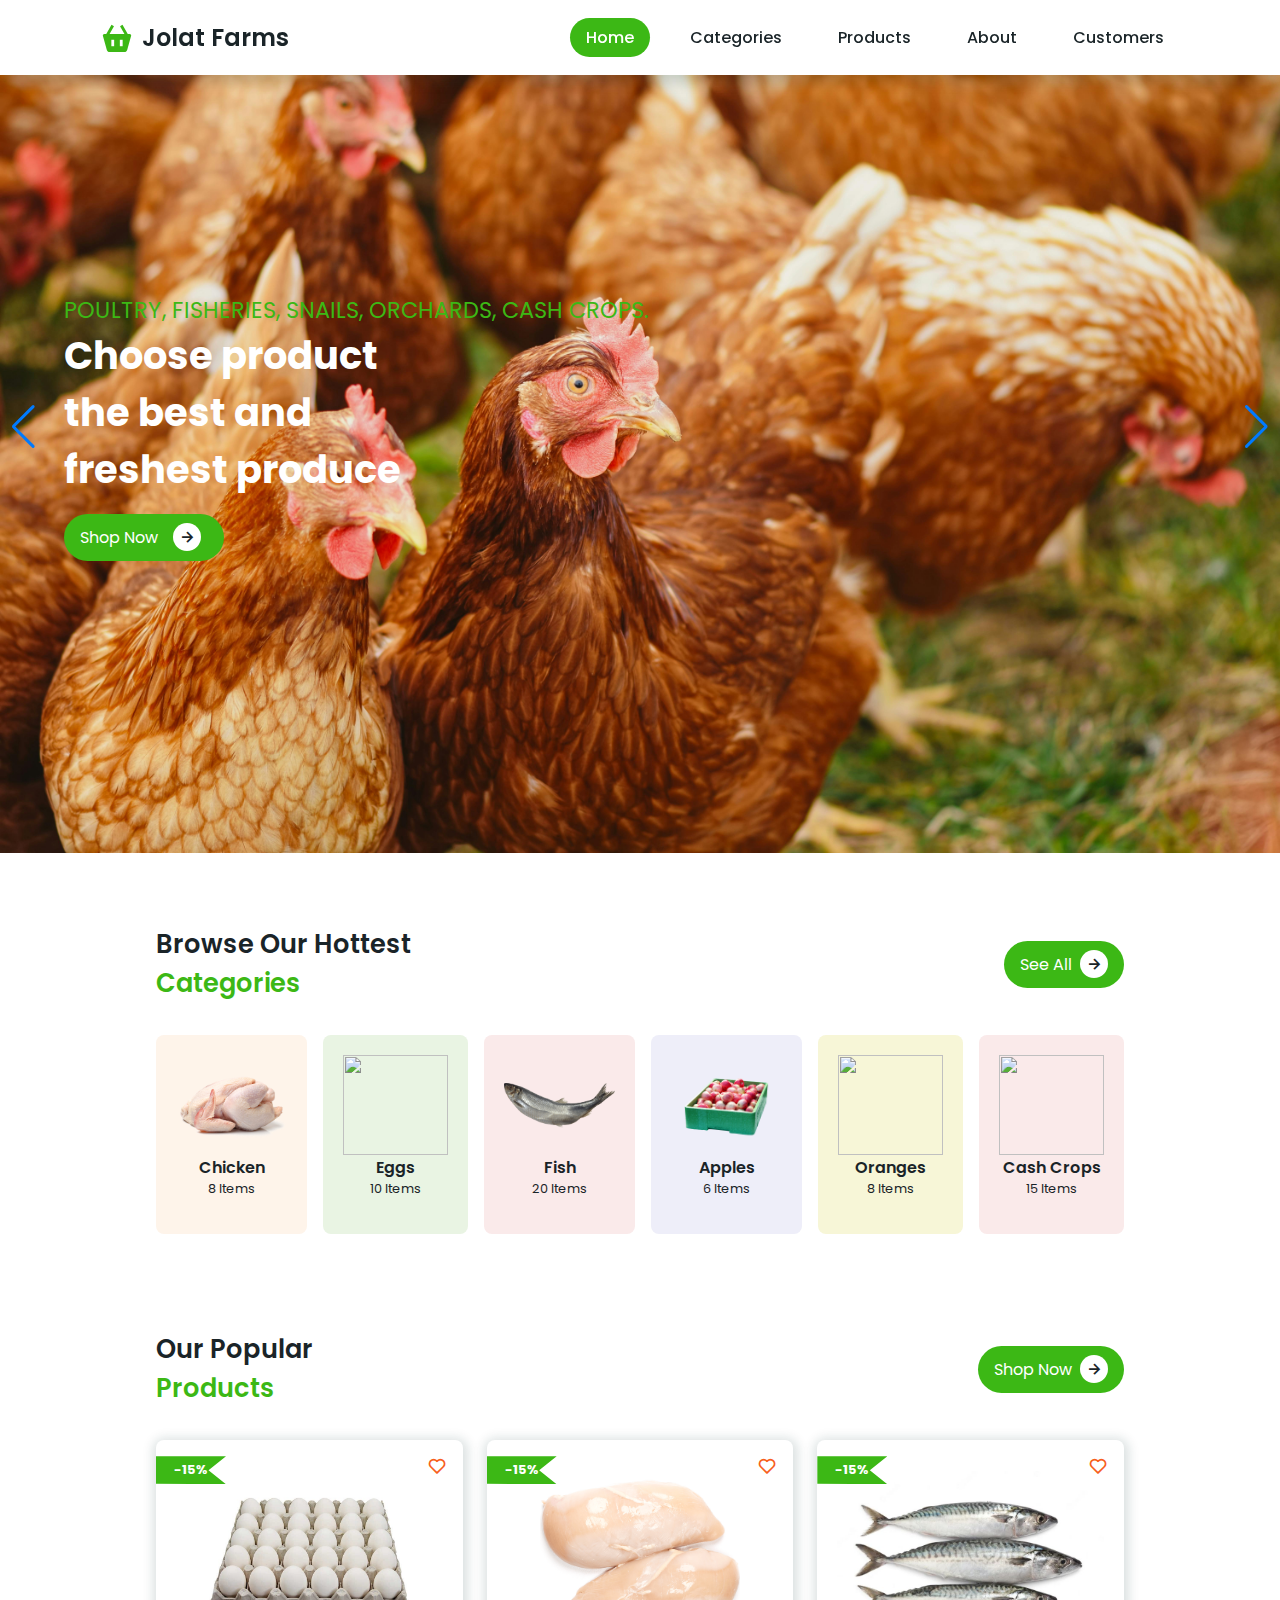
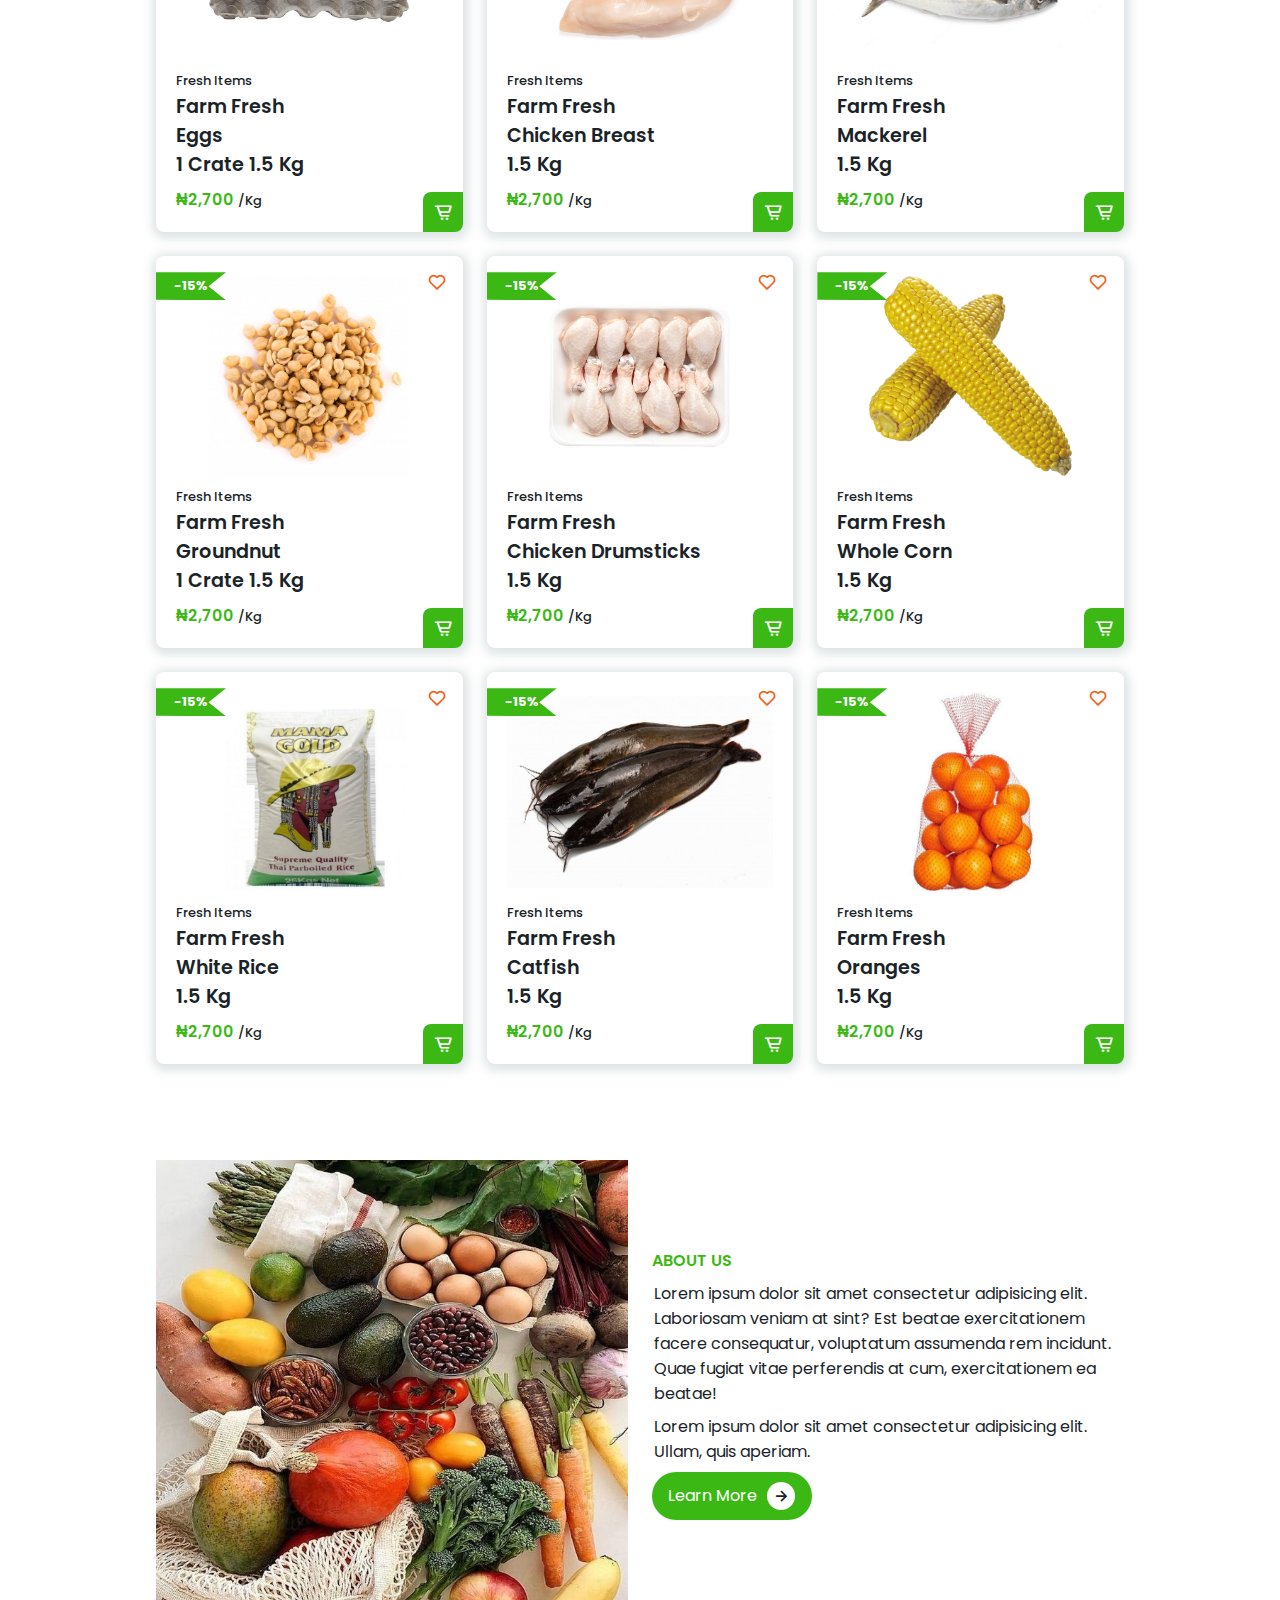
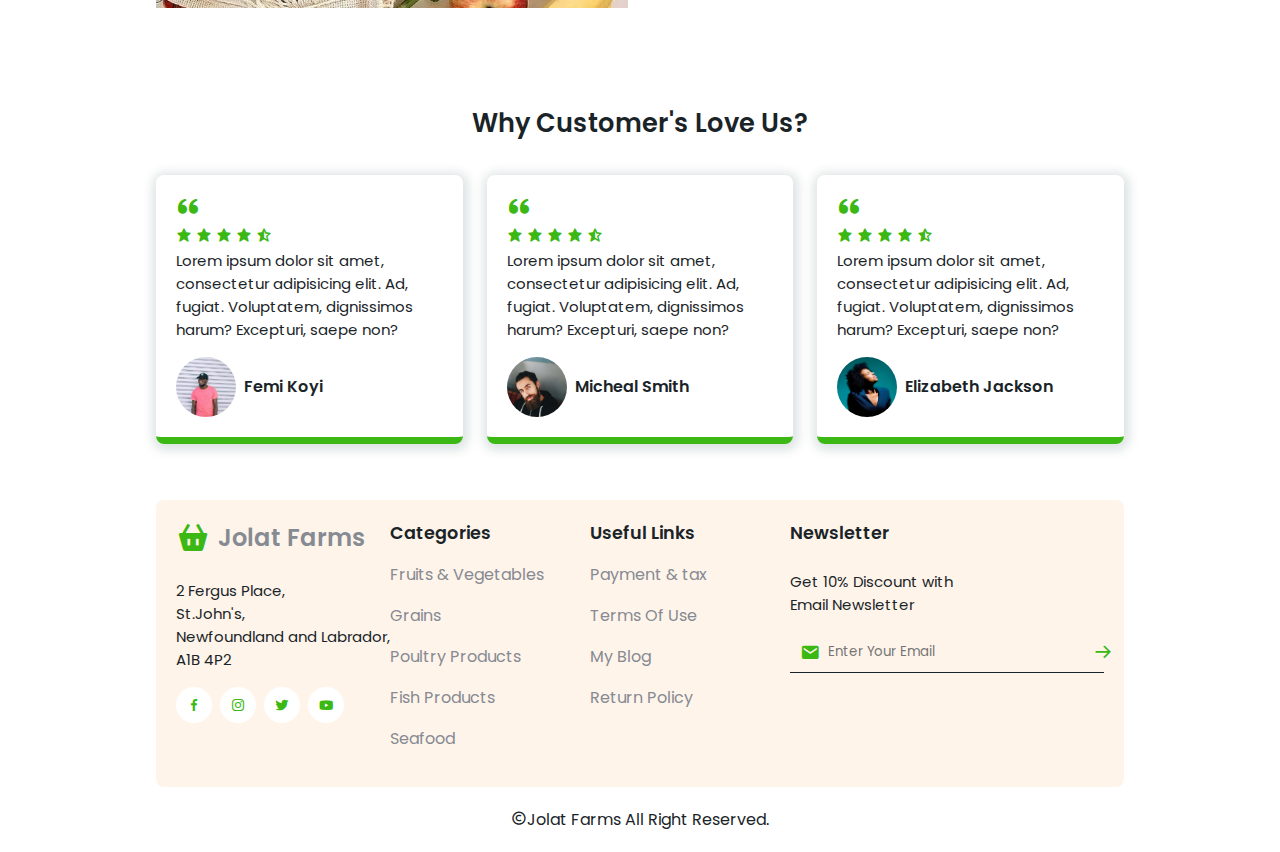
==== commit c7271320: "Update index.html" ====
--- a/index.html
+++ b/index.html
@@ -176,7 +176,7 @@
             </div>
             <!-- Box 3 -->
             <div class="box">
-                <img src="/Images/Profile" alt="">
+                <img src="/Images/mackerel-product.jpeg" alt="">
                 <span>Fresh Items</span>
                 <h2>Farm Fresh <br>Mackerel <br>1.5 Kg</h2>
                 <h3 class="price">₦2,700 <span>/Kg</span></h3>
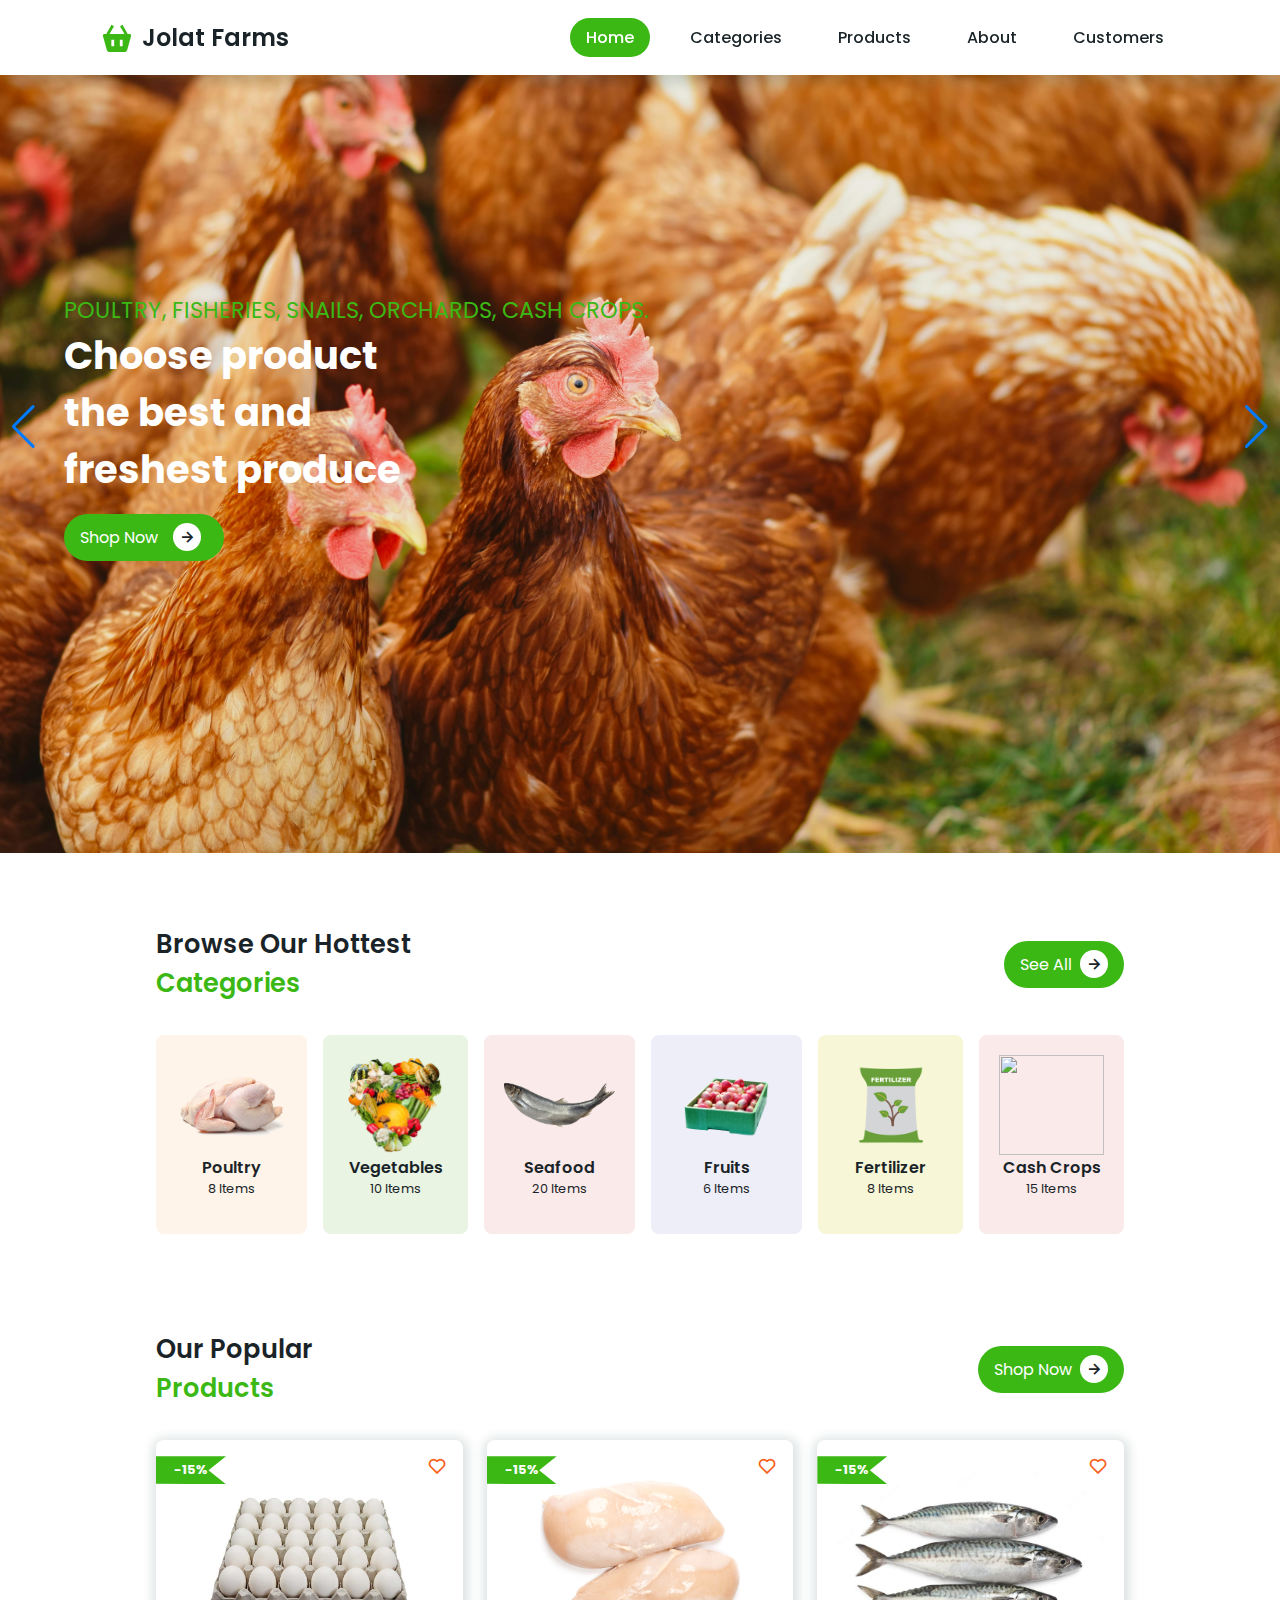
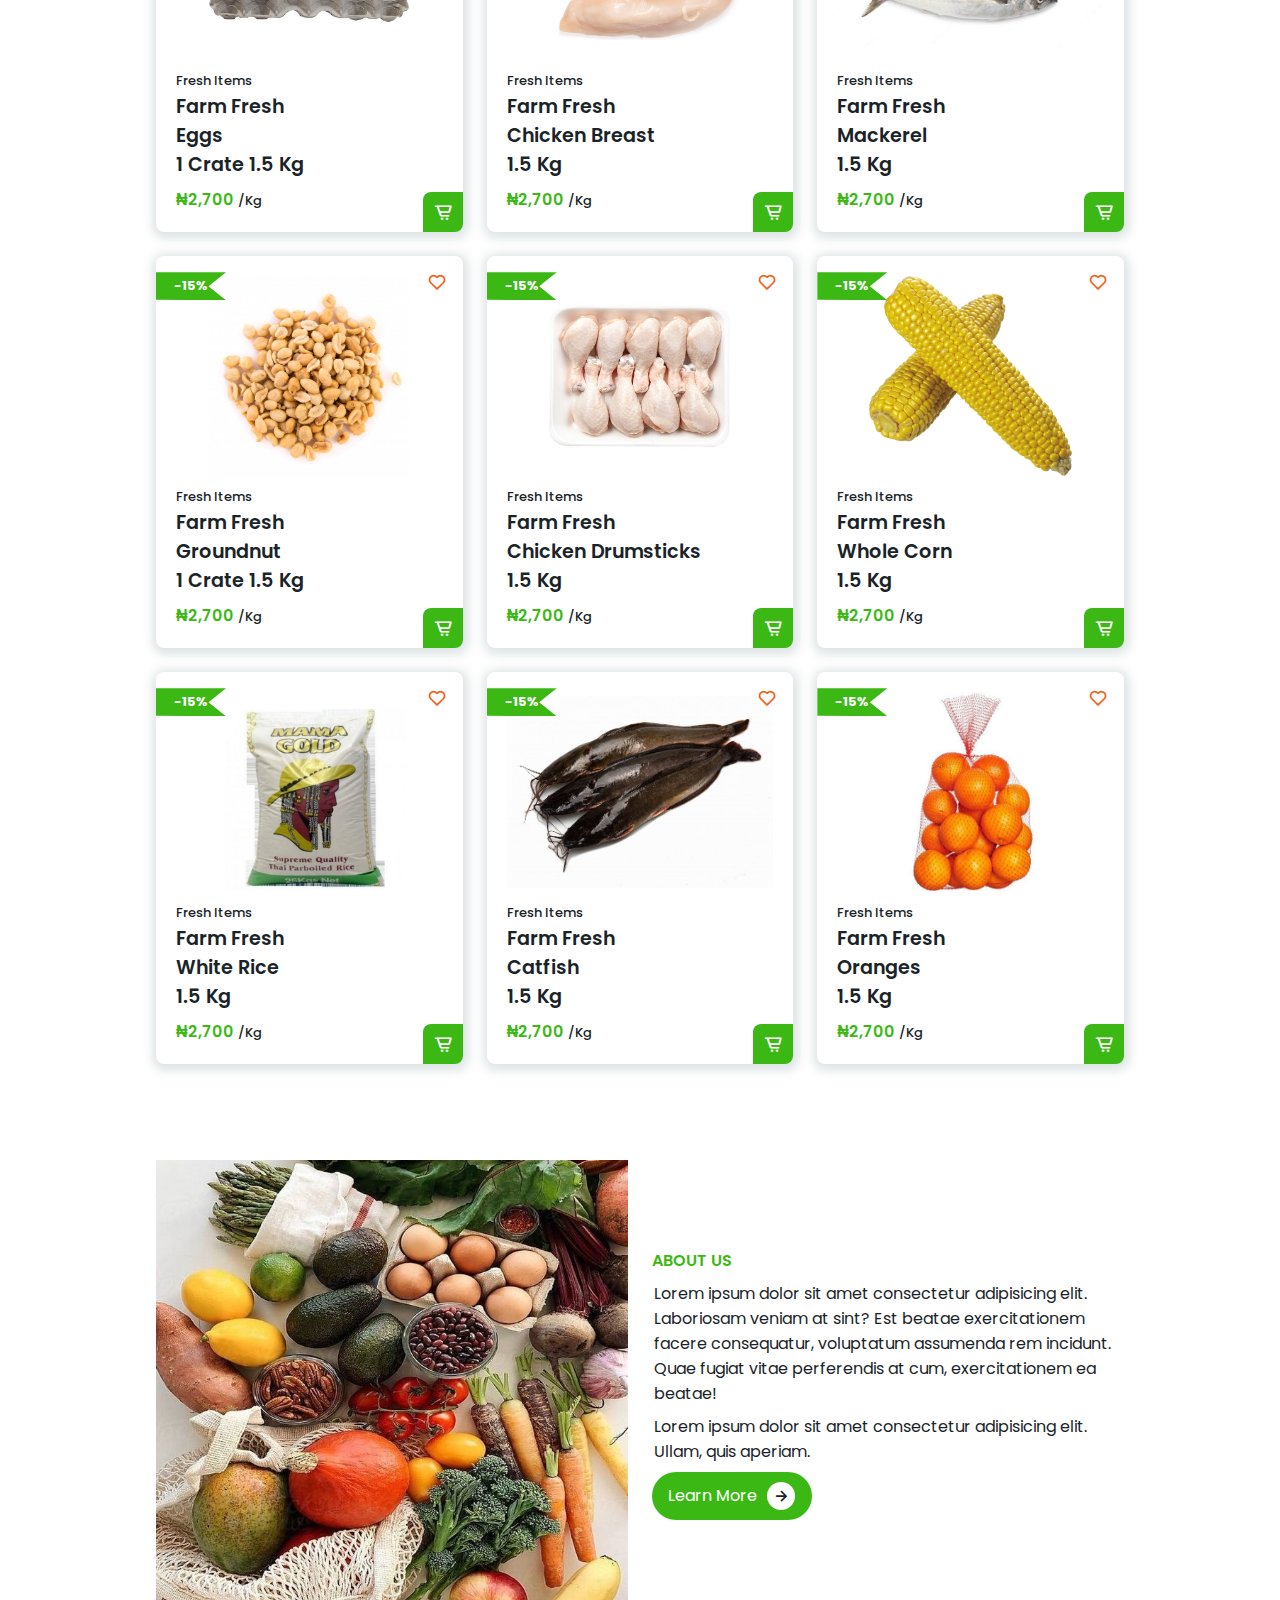
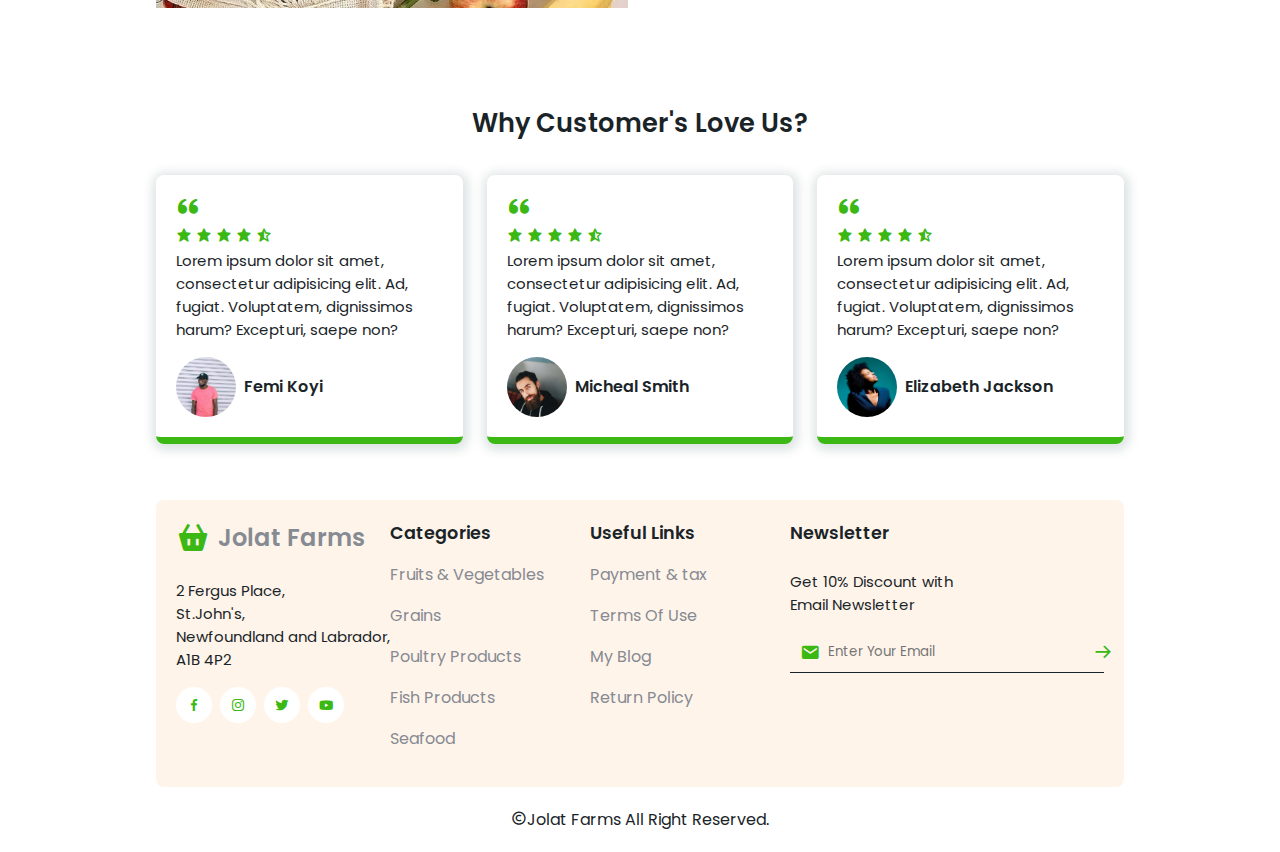
==== commit 128dd25b: "Add files via upload" ====
--- a/index.html
+++ b/index.html
@@ -17,7 +17,7 @@
 <body>
     <!-- Navbar -->
     <header>
-        <a href="#" class="logo"><i class="bx bxs-basket"></i>  Jolat Farms</a>
+        <a href="index.html#home" class="logo"><i class="bx bxs-basket"></i>  Jolat Farms</a>
         <!-- Menu Icon -->
 
         <div class="bx bx-menu" id="menu-icon"></div>
@@ -104,36 +104,36 @@
             <!-- Box 1 -->
             <div class="box box1">
                 <img src="Images/chicken.png" alt="">
-                <h2>Chicken</h2>
+                <h2>Poultry</h2>
                 <span>8 Items</span>
                 <a href="category1.html"><i class="bx bx-right-arrow-alt"></i></a>
                 
             </div>
              <!-- Box 2 -->
              <div class="box box2">
-                <img src="Images/eggs.png" alt="">
-                <h2>Eggs</h2>
+                <img src="Images/vegetables.png" alt="">
+                <h2>Vegetables</h2>
                 <span>10 Items</span>
                 <a href="category2.html"><i class="bx bx-right-arrow-alt"></i></a>
             </div>
              <!-- Box 3 -->
              <div class="box box3">
                 <img src="Images/fish.png" alt="">
-                <h2>Fish</h2>
+                <h2>Seafood</h2>
                 <span>20 Items</span>
                 <a href="category3.html"><i class="bx bx-right-arrow-alt"></i></a>
             </div>
              <!-- Box 4 -->
              <div class="box box4">
                 <img src="Images/apples.png" alt="">
-                <h2>Apples</h2>
+                <h2>Fruits</h2>
                 <span>6 Items</span>
                 <a href="category4.html"><i class="bx bx-right-arrow-alt"></i></a>
             </div>
              <!-- Box 5 -->
              <div class="box box5">
-                <img src="Images/oranges.png" alt="">
-                <h2>Oranges</h2>
+                <img src="Images/fertilizer.png" alt="">
+                <h2>Fertilizer</h2>
                 <span>8 Items</span>
                 <a href="category5.html"><i class="bx bx-right-arrow-alt"></i></a>
             </div>
@@ -156,7 +156,7 @@
         <div class="products-container">
             <!-- Box 1 -->
             <div class="box">
-                <img src="/Images/eggs-product.jpeg" alt="">
+                <img src="Images/eggs-product.jpeg" alt="">
                 <span>Fresh Items</span>
                 <h2>Farm Fresh <br>Eggs <br>1 Crate 1.5 Kg</h2>
                 <h3 class="price">₦2,700 <span>/Kg</span></h3>
@@ -166,7 +166,7 @@
             </div>
             <!-- Box 2 -->
             <div class="box">
-                <img src="/Images/chicken-breast.png" alt="">
+                <img src="Images/chicken-breast.png" alt="">
                 <span>Fresh Items</span>
                 <h2>Farm Fresh <br>Chicken Breast <br>1.5 Kg</h2>
                 <h3 class="price">₦2,700 <span>/Kg</span></h3>
@@ -176,7 +176,7 @@
             </div>
             <!-- Box 3 -->
             <div class="box">
-                <img src="/Images/mackerel-product.jpeg" alt="">
+                <img src="Images/mackerel-product.jpeg" alt="">
                 <span>Fresh Items</span>
                 <h2>Farm Fresh <br>Mackerel <br>1.5 Kg</h2>
                 <h3 class="price">₦2,700 <span>/Kg</span></h3>
@@ -186,7 +186,7 @@
             </div>
             <!-- Box 4 -->
             <div class="box">
-                <img src="/Images/groundnut-product.jpeg" alt="">
+                <img src="Images/groundnut-product.jpeg" alt="">
                 <span>Fresh Items</span>
                 <h2>Farm Fresh <br>Groundnut <br>1 Crate 1.5 Kg</h2>
                 <h3 class="price">₦2,700 <span>/Kg</span></h3>
@@ -196,7 +196,7 @@
             </div>
             <!-- Box 5 -->
             <div class="box">
-                <img src="/Images/chicken-drumsticks.jpg" alt="">
+                <img src="Images/chicken-drumsticks.jpg" alt="">
                 <span>Fresh Items</span>
                 <h2>Farm Fresh <br>Chicken Drumsticks <br>1.5 Kg</h2>
                 <h3 class="price">₦2,700 <span>/Kg</span></h3>
@@ -206,7 +206,7 @@
             </div>
             <!-- Box 6 -->
             <div class="box">
-                <img src="/Images/corn-product.png" alt="">
+                <img src="Images/corn-product.png" alt="">
                 <span>Fresh Items</span>
                 <h2>Farm Fresh <br>Whole Corn <br>1.5 Kg</h2>
                 <h3 class="price">₦2,700 <span>/Kg</span></h3>
@@ -216,7 +216,7 @@
             </div>
             <!-- Box 7 -->
             <div class="box">
-                <img src="/Images/rice-product.jpeg" alt="">
+                <img src="Images/rice-product.jpeg" alt="">
                 <span>Fresh Items</span>
                 <h2>Farm Fresh <br>White Rice <br>1.5 Kg</h2>
                 <h3 class="price">₦2,700 <span>/Kg</span></h3>
@@ -226,7 +226,7 @@
             </div>
             <!-- Box 8 -->
             <div class="box">
-                <img src="/Images/catfish-product.jpeg" alt="">
+                <img src="Images/catfish-product.jpeg" alt="">
                 <span>Fresh Items</span>
                 <h2>Farm Fresh <br>Catfish <br>1.5 Kg</h2>
                 <h3 class="price">₦2,700 <span>/Kg</span></h3>
@@ -236,7 +236,7 @@
             </div>
             <!-- Box 9 -->
             <div class="box">
-                <img src="/Images/oranges-product.jpeg" alt="">
+                <img src="Images/oranges-product.jpeg" alt="">
                 <span>Fresh Items</span>
                 <h2>Farm Fresh <br>Oranges <br>1.5 Kg</h2>
                 <h3 class="price">₦2,700 <span>/Kg</span></h3>
@@ -363,4 +363,4 @@
     <script src="main.js"></script>
     
 </body>
-</html>
+</html>--- a/style.css
+++ b/style.css
@@ -618,6 +618,34 @@
         transform: translateX(-50px);
     }
 }
+@media(max-width:400px){
+    .logo{
+        font-size: 1.25rem;
+    }
+    .home-text{
+        font-size: 1rem;
+        padding-left: 25px;
+    }
+    .swiper-button-next{
+        visibility: hidden;
+    }
+    .swiper-button-prev{
+        visibility: hidden;
+    }
+    .footer-box form .bx-arrow-back{
+        transform: translateX(20px);
+    }
+    .heading{
+        flex-direction: column;
+        text-align: center;
+    }
+    .heading .btn{
+        margin-top: 1rem;
+    }
+    .categories-container{
+        gap: 1.5rem;
+    }
+}
 @media(max-width:370px){
     .logo{
         font-size: 1.25rem;
@@ -633,7 +661,7 @@
         visibility: hidden;
     }
     .footer-box form .bx-arrow-back{
-        transform: translateX(-50px);
+        transform: translateX(5px);
     }
     .heading{
         flex-direction: column;
@@ -646,4 +674,60 @@
         gap: 1.5rem;
     }
 }
+@media(max-width:350px){
+    .logo{
+        font-size: 1.25rem;
+    }
+    .home-text{
+        font-size: 1rem;
+        padding-left: 25px;
+    }
+    .swiper-button-next{
+        visibility: hidden;
+    }
+    .swiper-button-prev{
+        visibility: hidden;
+    }
+    .footer-box form .bx-arrow-back{
+        transform: translateX(-30px);
+    }
+    .heading{
+        flex-direction: column;
+        text-align: center;
+    }
+    .heading .btn{
+        margin-top: 1rem;
+    }
+    .categories-container{
+        gap: 1.5rem;
+    }
+}
+@media(max-width:320px){
+    .logo{
+        font-size: 1.25rem;
+    }
+    .home-text{
+        font-size: 1rem;
+        padding-left: 25px;
+    }
+    .swiper-button-next{
+        visibility: hidden;
+    }
+    .swiper-button-prev{
+        visibility: hidden;
+    }
+    .footer-box form .bx-arrow-back{
+        transform: translateX(-50px);
+    }
+    .heading{
+        flex-direction: column;
+        text-align: center;
+    }
+    .heading .btn{
+        margin-top: 1rem;
+    }
+    .categories-container{
+        gap: 1.5rem;
+    }
+}
 
